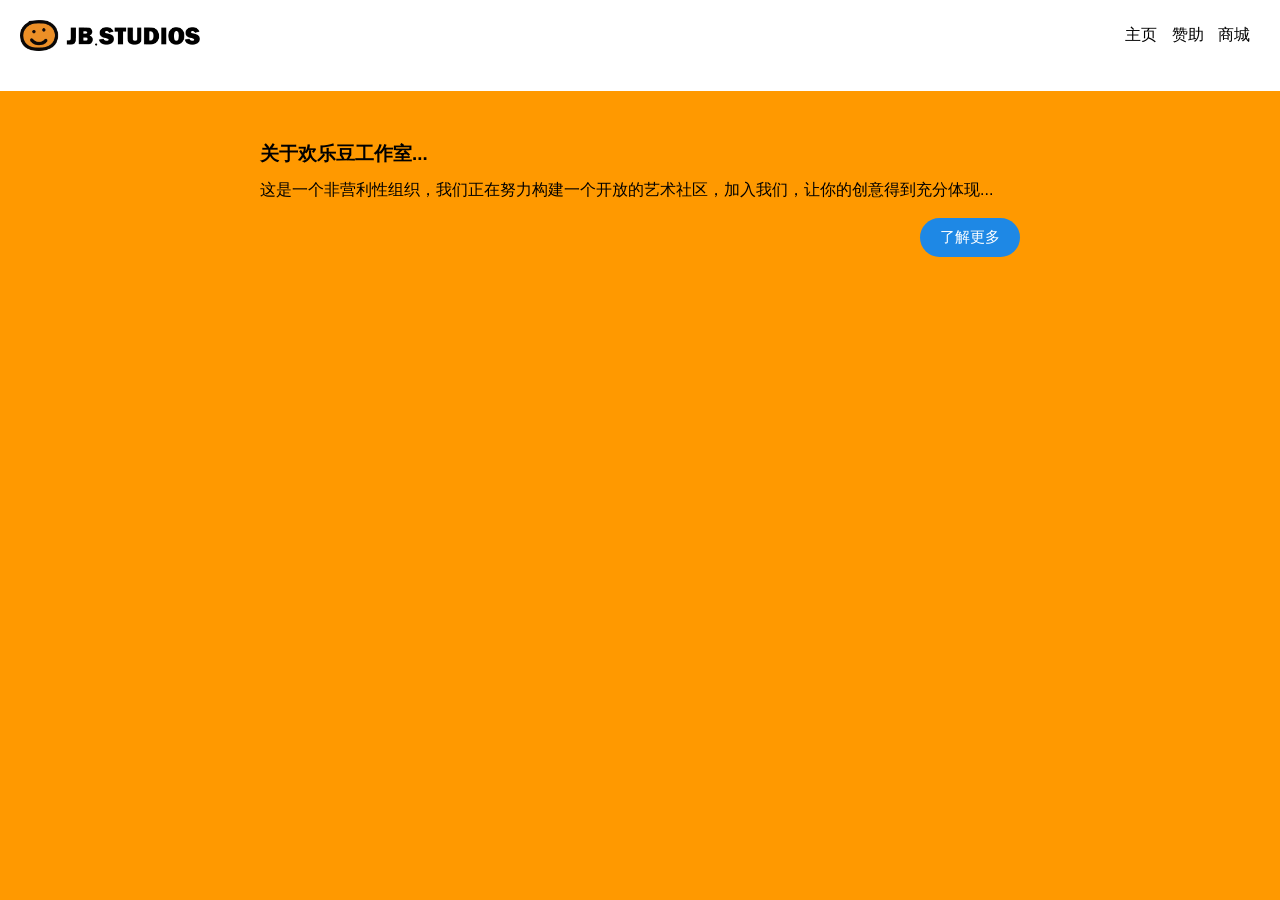
==== index.html @ 7780da90 "demo_1.1.0" ====
<!DOCTYPE html>
<html>
<head>
  <script src="common-head.js"></script>
</head>
<body>
  <script src="common-header.js"></script>

  <div class="announcement">
    <div id="announcementSlider">
      <img src="bp1.jpg" alt="最新公告">
      <img src="bp2.jpg" alt="最新公告">
    </div>
  </div>

  <div class="content">
    <div class="content-inner">
      <h3>关于欢乐豆工作室...</h3>
      <p>这是一个非营利性组织，我们正在努力构建一个开放的艺术社区，加入我们，让你的创意得到充分体现...</p>
      <button onclick="window.location.href=''">了解更多</button>
    </div>
  </div>

</body>
</html>
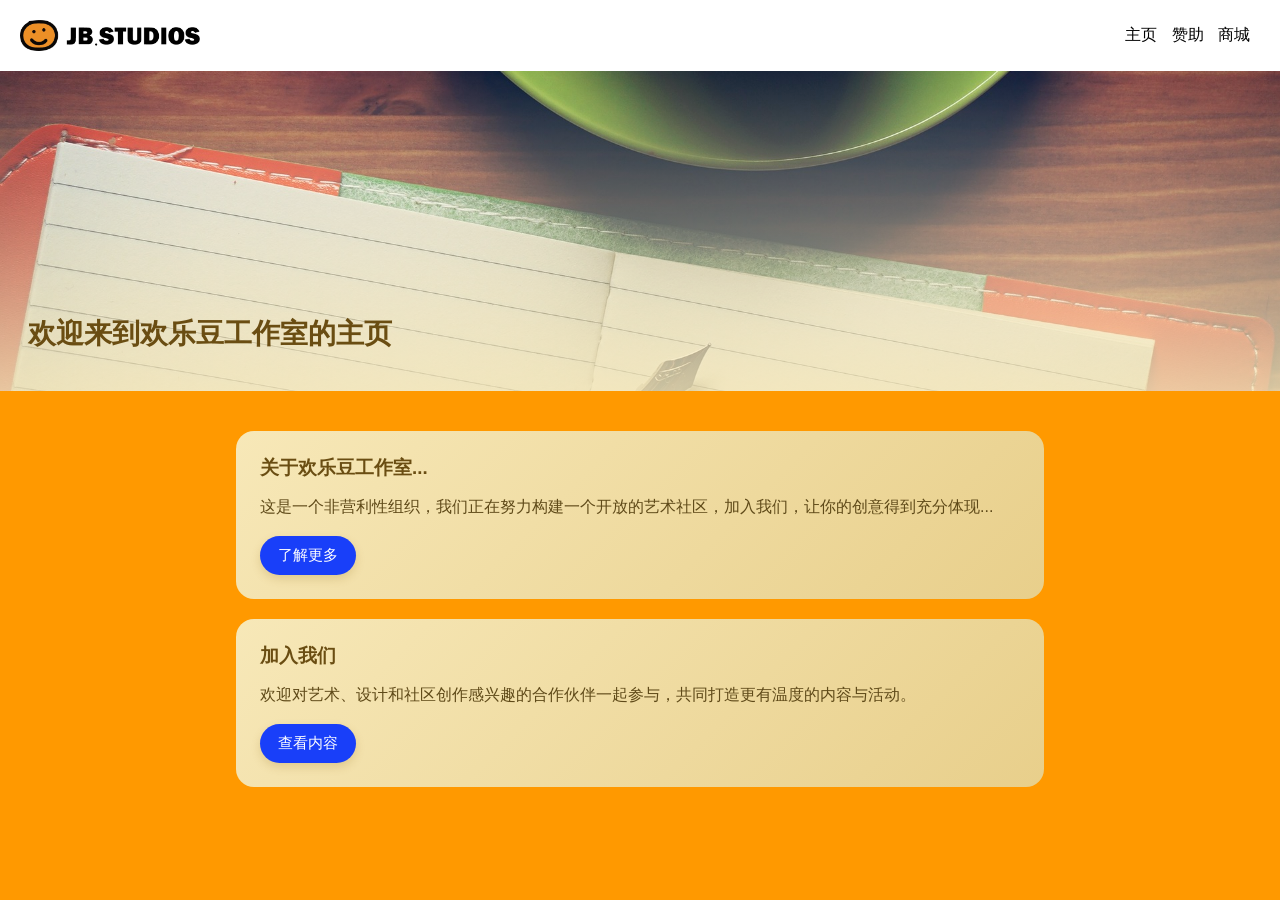
==== commit b6ff6153: "demo_1.2.0" ====
--- a/index.html
+++ b/index.html
@@ -7,9 +7,11 @@
   <script src="common-header.js"></script>
 
   <div class="announcement">
-    <div id="announcementSlider">
-      <img src="bp1.jpg" alt="最新公告">
-      <img src="bp2.jpg" alt="最新公告">
+    <div class="announcement-hero">
+      <img src="images/bg.jpg" alt="欢乐豆工作室">
+      <div class="announcement-copy">
+        <h2>欢迎来到欢乐豆工作室的主页</h2>
+      </div>
     </div>
   </div>
 
@@ -19,6 +21,12 @@
       <p>这是一个非营利性组织，我们正在努力构建一个开放的艺术社区，加入我们，让你的创意得到充分体现...</p>
       <button onclick="window.location.href=''">了解更多</button>
     </div>
+
+    <div class="content-inner">
+      <h3>加入我们</h3>
+      <p>欢迎对艺术、设计和社区创作感兴趣的合作伙伴一起参与，共同打造更有温度的内容与活动。</p>
+      <button onclick="window.location.href='store.html'">查看内容</button>
+    </div>
   </div>
 
 </body>
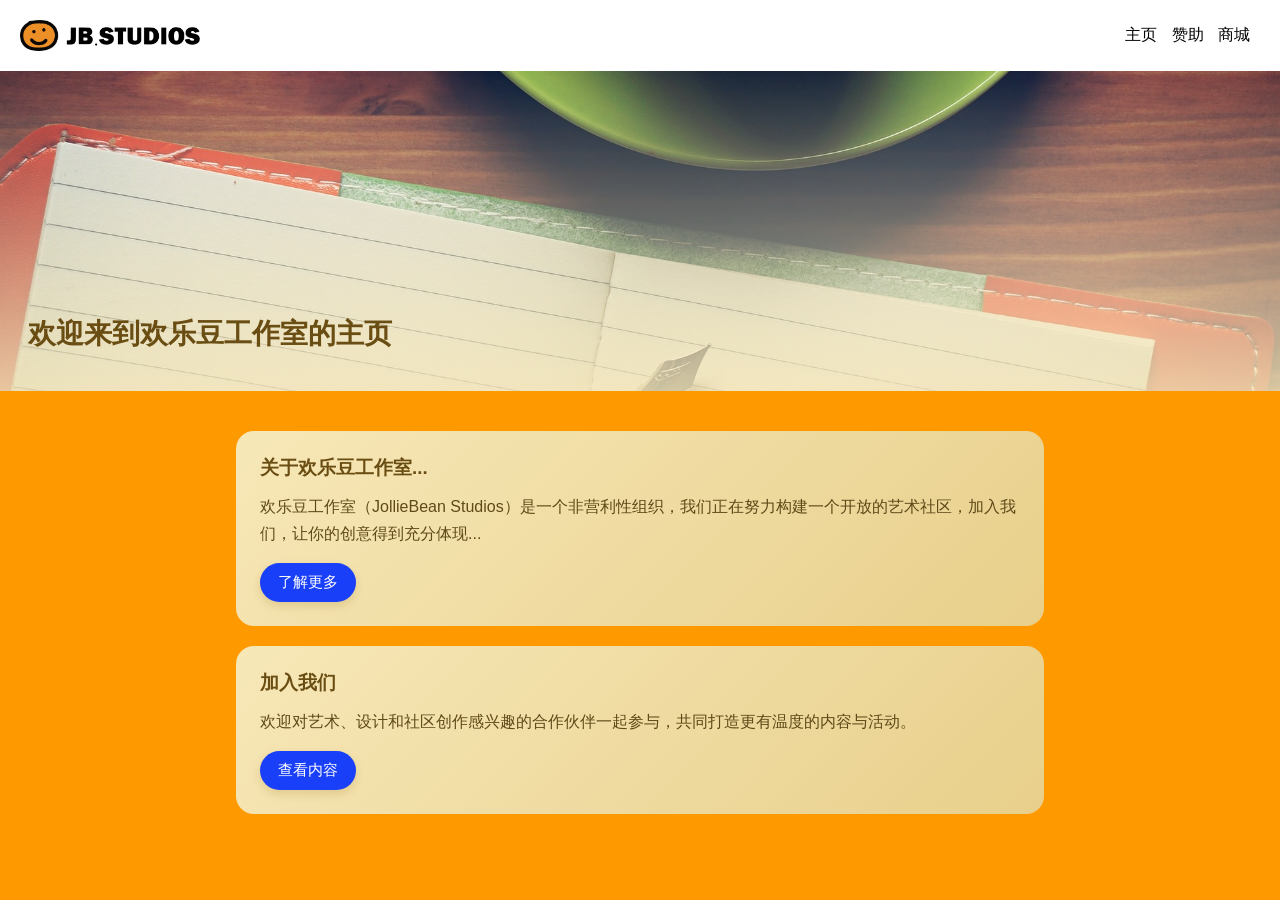
==== commit 3564b8a8: "demo_1.2.0fixed" ====
--- a/index.html
+++ b/index.html
@@ -18,7 +18,7 @@
   <div class="content">
     <div class="content-inner">
       <h3>关于欢乐豆工作室...</h3>
-      <p>这是一个非营利性组织，我们正在努力构建一个开放的艺术社区，加入我们，让你的创意得到充分体现...</p>
+      <p>欢乐豆工作室（JollieBean Studios）是一个非营利性组织，我们正在努力构建一个开放的艺术社区，加入我们，让你的创意得到充分体现...</p>
       <button onclick="window.location.href=''">了解更多</button>
     </div>
 
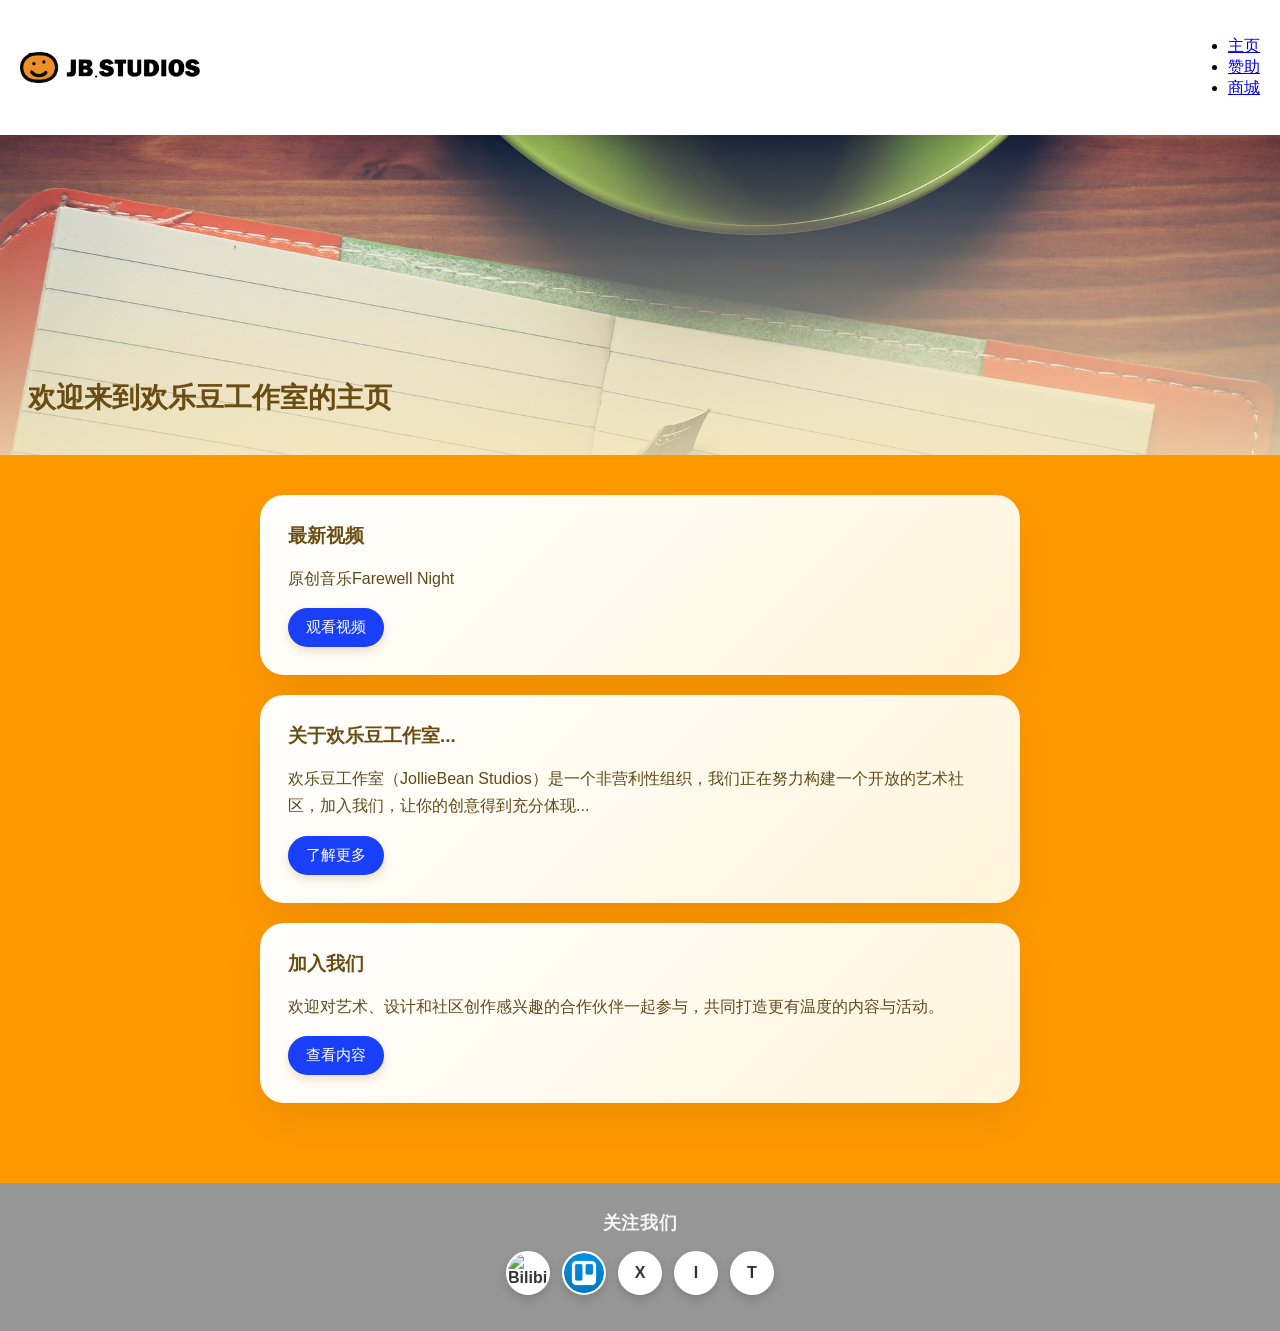
==== commit d2cc80b3: "增加了视频card" ====
--- a/index.html
+++ b/index.html
@@ -14,20 +14,32 @@
       </div>
     </div>
   </div>
+  <div class="content">
+    <div class="content-inner video-card">
 
-  <div class="content">
+  <h3 id="bili-title">最新视频</h3>
+
+  <p id="bili-desc">原创音乐Farewell Night</p>
+
+  <button onclick="window.open('https://www.bilibili.com/video/BV1eUgH6LES1/', '_blank')">
+    观看视频
+  </button>
+</div>
+
+ </script>
     <div class="content-inner">
       <h3>关于欢乐豆工作室...</h3>
       <p>欢乐豆工作室（JollieBean Studios）是一个非营利性组织，我们正在努力构建一个开放的艺术社区，加入我们，让你的创意得到充分体现...</p>
-      <button onclick="window.location.href=''">了解更多</button>
+      <button onclick="window.location.href='about.html'">了解更多</button>
     </div>
 
     <div class="content-inner">
       <h3>加入我们</h3>
       <p>欢迎对艺术、设计和社区创作感兴趣的合作伙伴一起参与，共同打造更有温度的内容与活动。</p>
-      <button onclick="window.location.href='store.html'">查看内容</button>
+      <button onclick="window.location.href='joinus.html'">查看内容</button>
     </div>
   </div>
 
+  <script src="common-footer.js"></script>
 </body>
 </html>
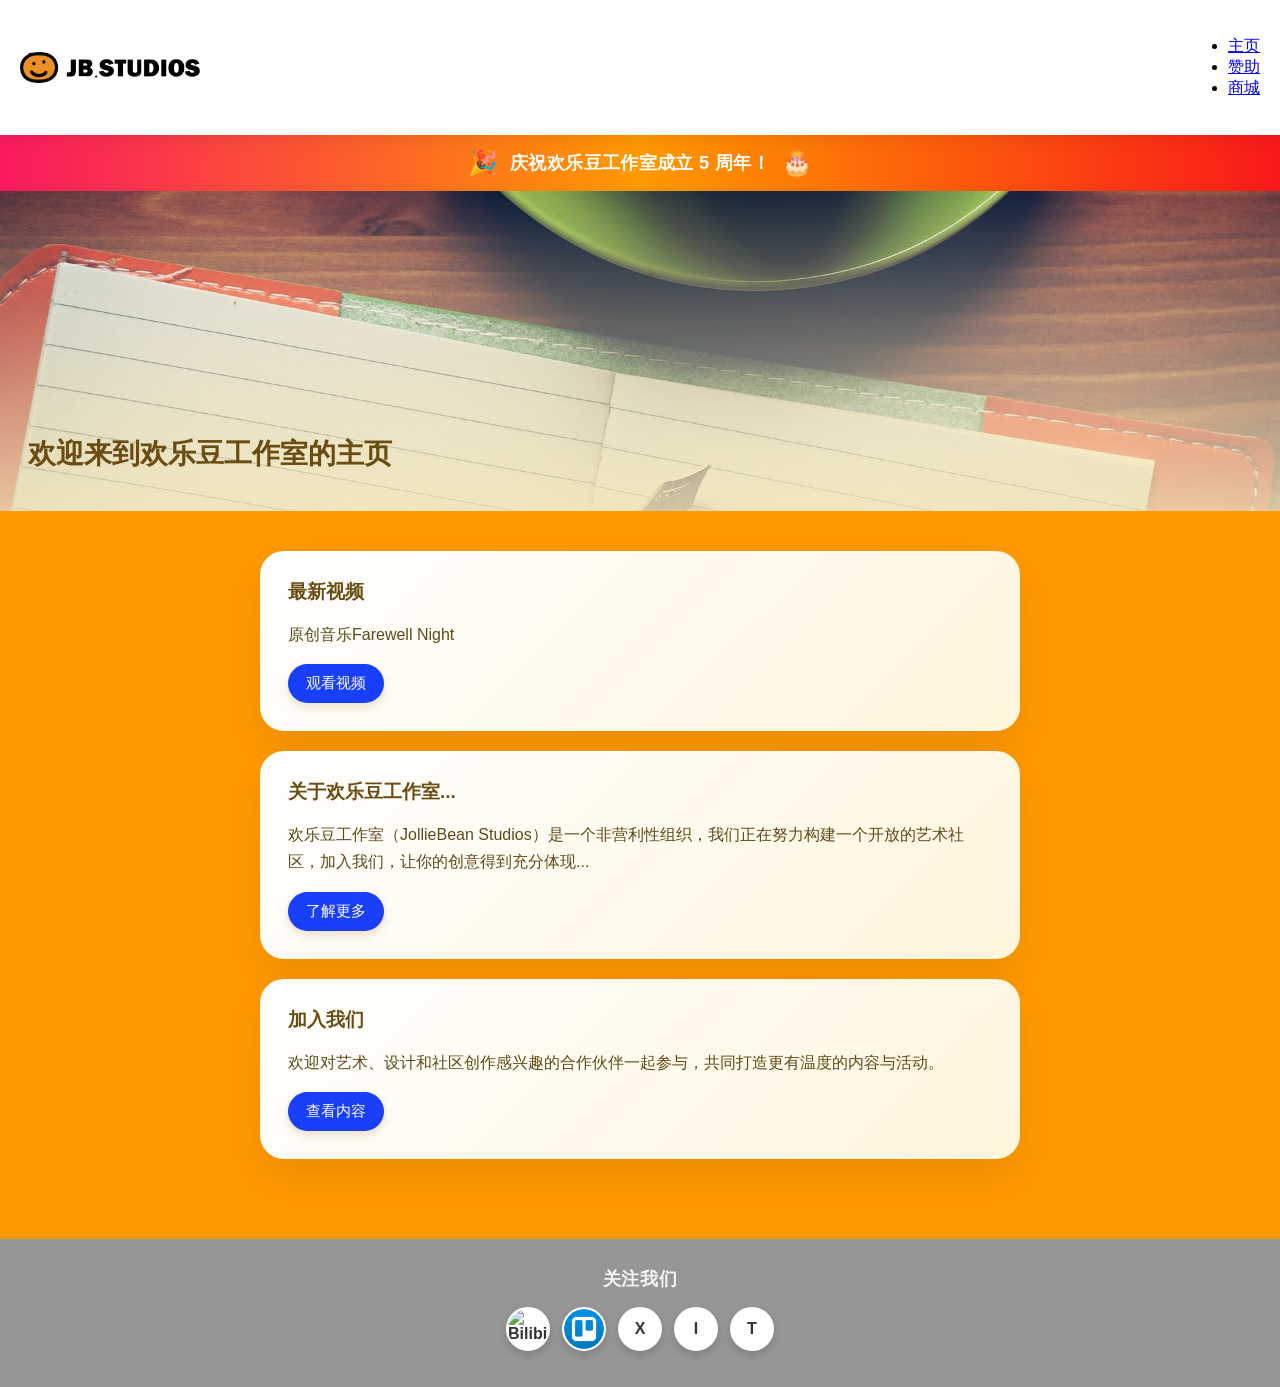
==== commit da1595c2: "5周年横幅" ====
--- a/index.html
+++ b/index.html
@@ -5,6 +5,12 @@
 </head>
 <body>
   <script src="common-header.js"></script>
+
+  <div class="anniversary-banner" role="status">
+    <span aria-hidden="true">🎉</span>
+    <strong>庆祝欢乐豆工作室成立 5 周年！</strong>
+    <span aria-hidden="true">🎂</span>
+  </div>
 
   <div class="announcement">
     <div class="announcement-hero">
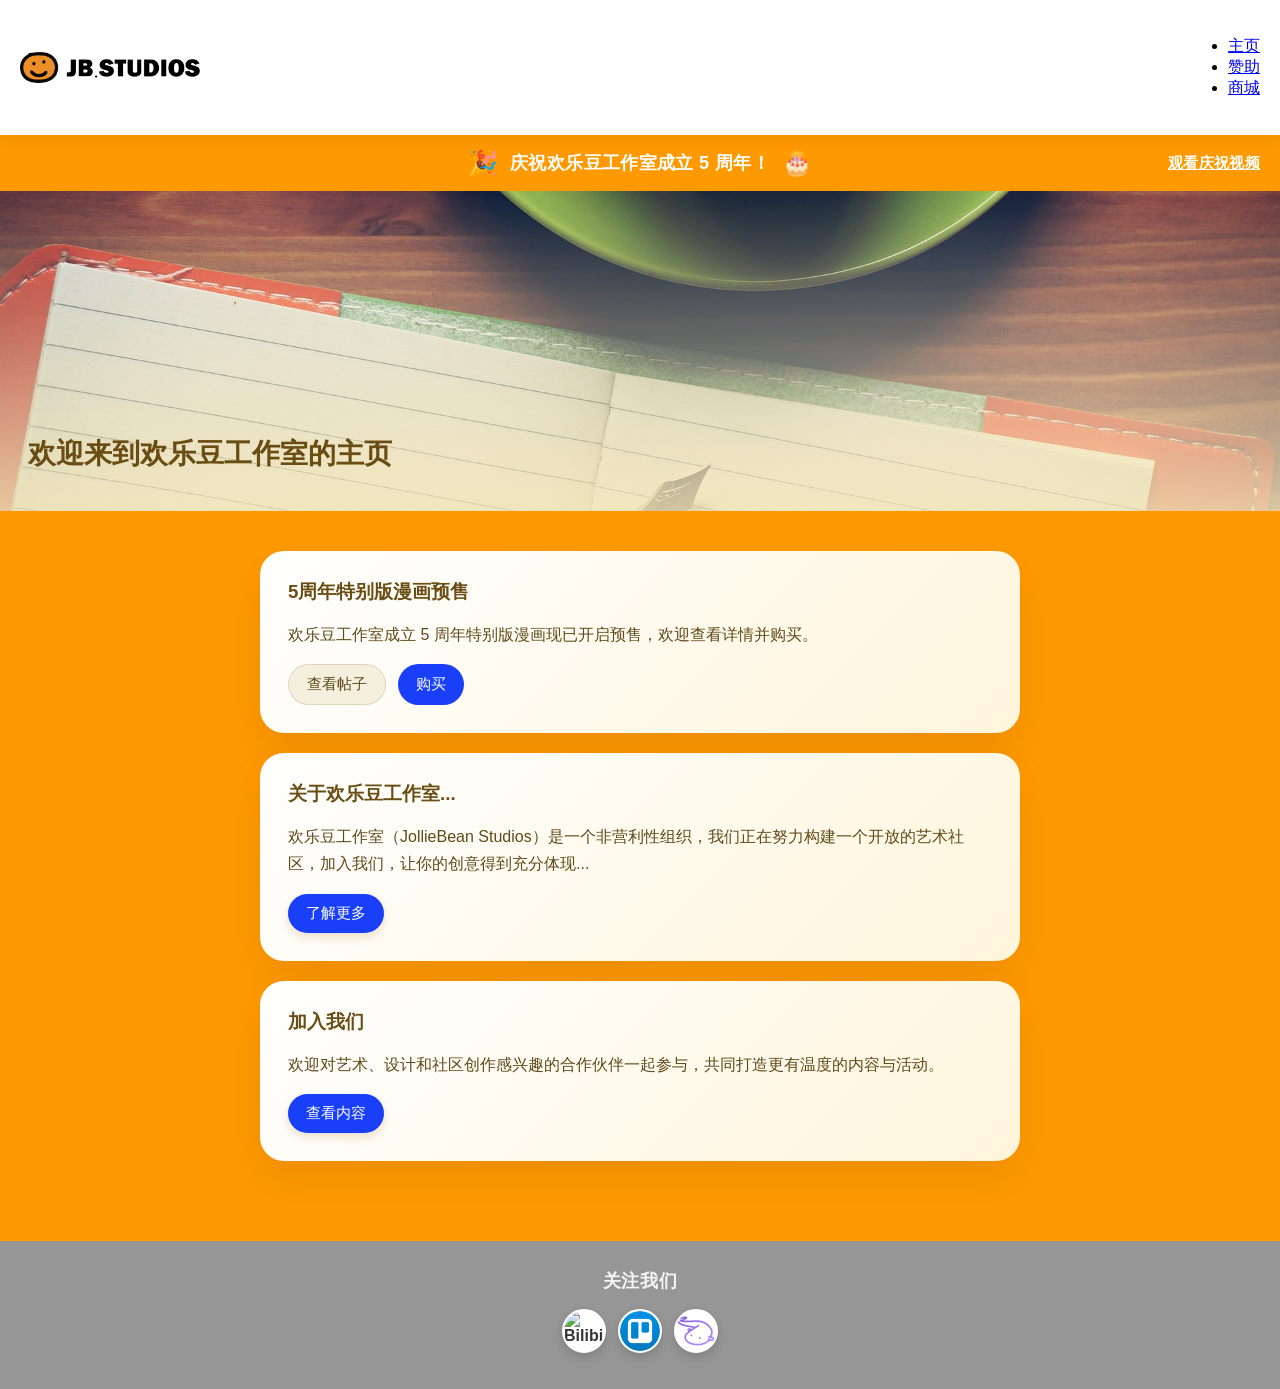
==== commit 17dcbbe0: "修改了主页" ====
--- a/index.html
+++ b/index.html
@@ -10,6 +10,7 @@
     <span aria-hidden="true">🎉</span>
     <strong>庆祝欢乐豆工作室成立 5 周年！</strong>
     <span aria-hidden="true">🎂</span>
+    <a class="anniversary-video-link" href="https://www.bilibili.com/video/BV15MHj6tE6K" target="_blank" rel="noopener noreferrer">观看庆祝视频</a>
   </div>
 
   <div class="announcement">
@@ -21,16 +22,14 @@
     </div>
   </div>
   <div class="content">
-    <div class="content-inner video-card">
-
-  <h3 id="bili-title">最新视频</h3>
-
-  <p id="bili-desc">原创音乐Farewell Night</p>
-
-  <button onclick="window.open('https://www.bilibili.com/video/BV1eUgH6LES1/', '_blank')">
-    观看视频
-  </button>
-</div>
+    <div class="content-inner preorder-card">
+      <h3>5周年特别版漫画预售</h3>
+      <p>欢乐豆工作室成立 5 周年特别版漫画现已开启预售，欢迎查看详情并购买。</p>
+      <div class="button-group">
+        <a class="button secondary" href="https://ifdian.net/p/45ac47b0be5011f1aa1352540025c377" target="_blank" rel="noopener noreferrer">查看帖子</a>
+        <a class="button primary" href="https://ifdian.net/a/jbs-comics?tab=shop" target="_blank" rel="noopener noreferrer">购买</a>
+      </div>
+    </div>
 
  </script>
     <div class="content-inner">
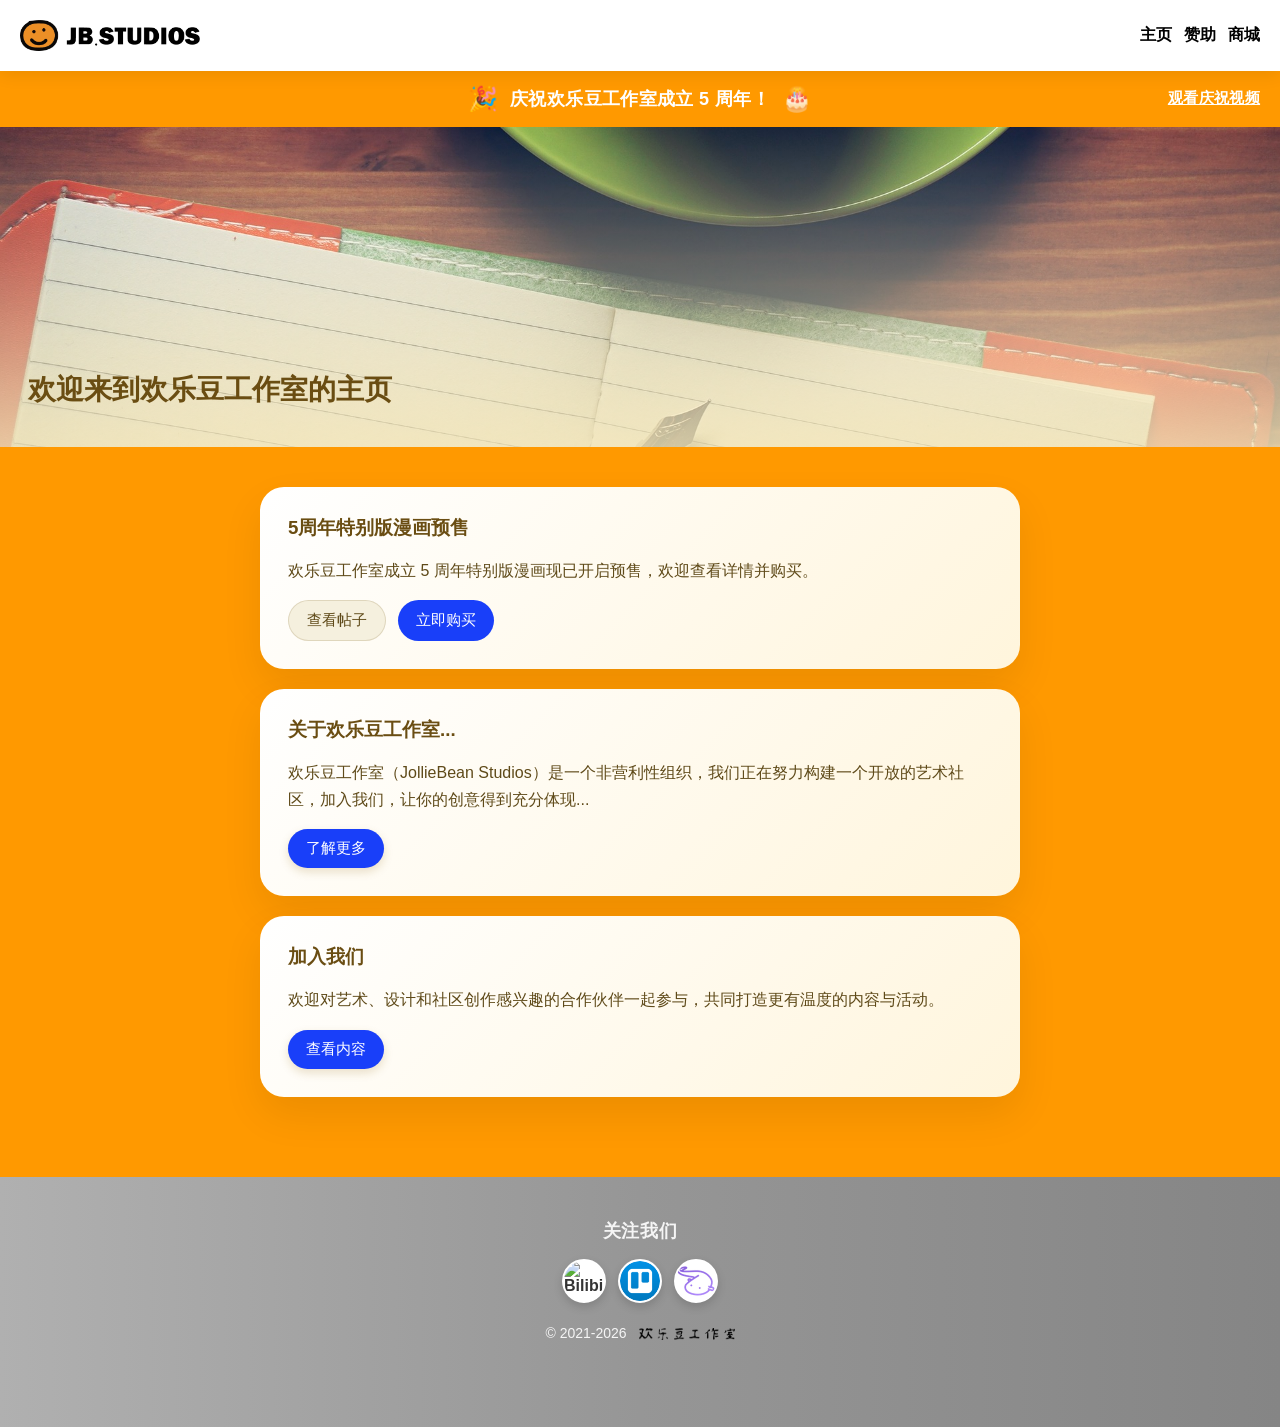
==== commit 42263e70: "修改了主页2" ====
--- a/index.html
+++ b/index.html
@@ -27,7 +27,7 @@
       <p>欢乐豆工作室成立 5 周年特别版漫画现已开启预售，欢迎查看详情并购买。</p>
       <div class="button-group">
         <a class="button secondary" href="https://ifdian.net/p/45ac47b0be5011f1aa1352540025c377" target="_blank" rel="noopener noreferrer">查看帖子</a>
-        <a class="button primary" href="https://ifdian.net/a/jbs-comics?tab=shop" target="_blank" rel="noopener noreferrer">购买</a>
+        <a class="button primary" href="https://ifdian.net/a/jbs-comics?tab=shop" target="_blank" rel="noopener noreferrer">立即购买</a>
       </div>
     </div>
 
